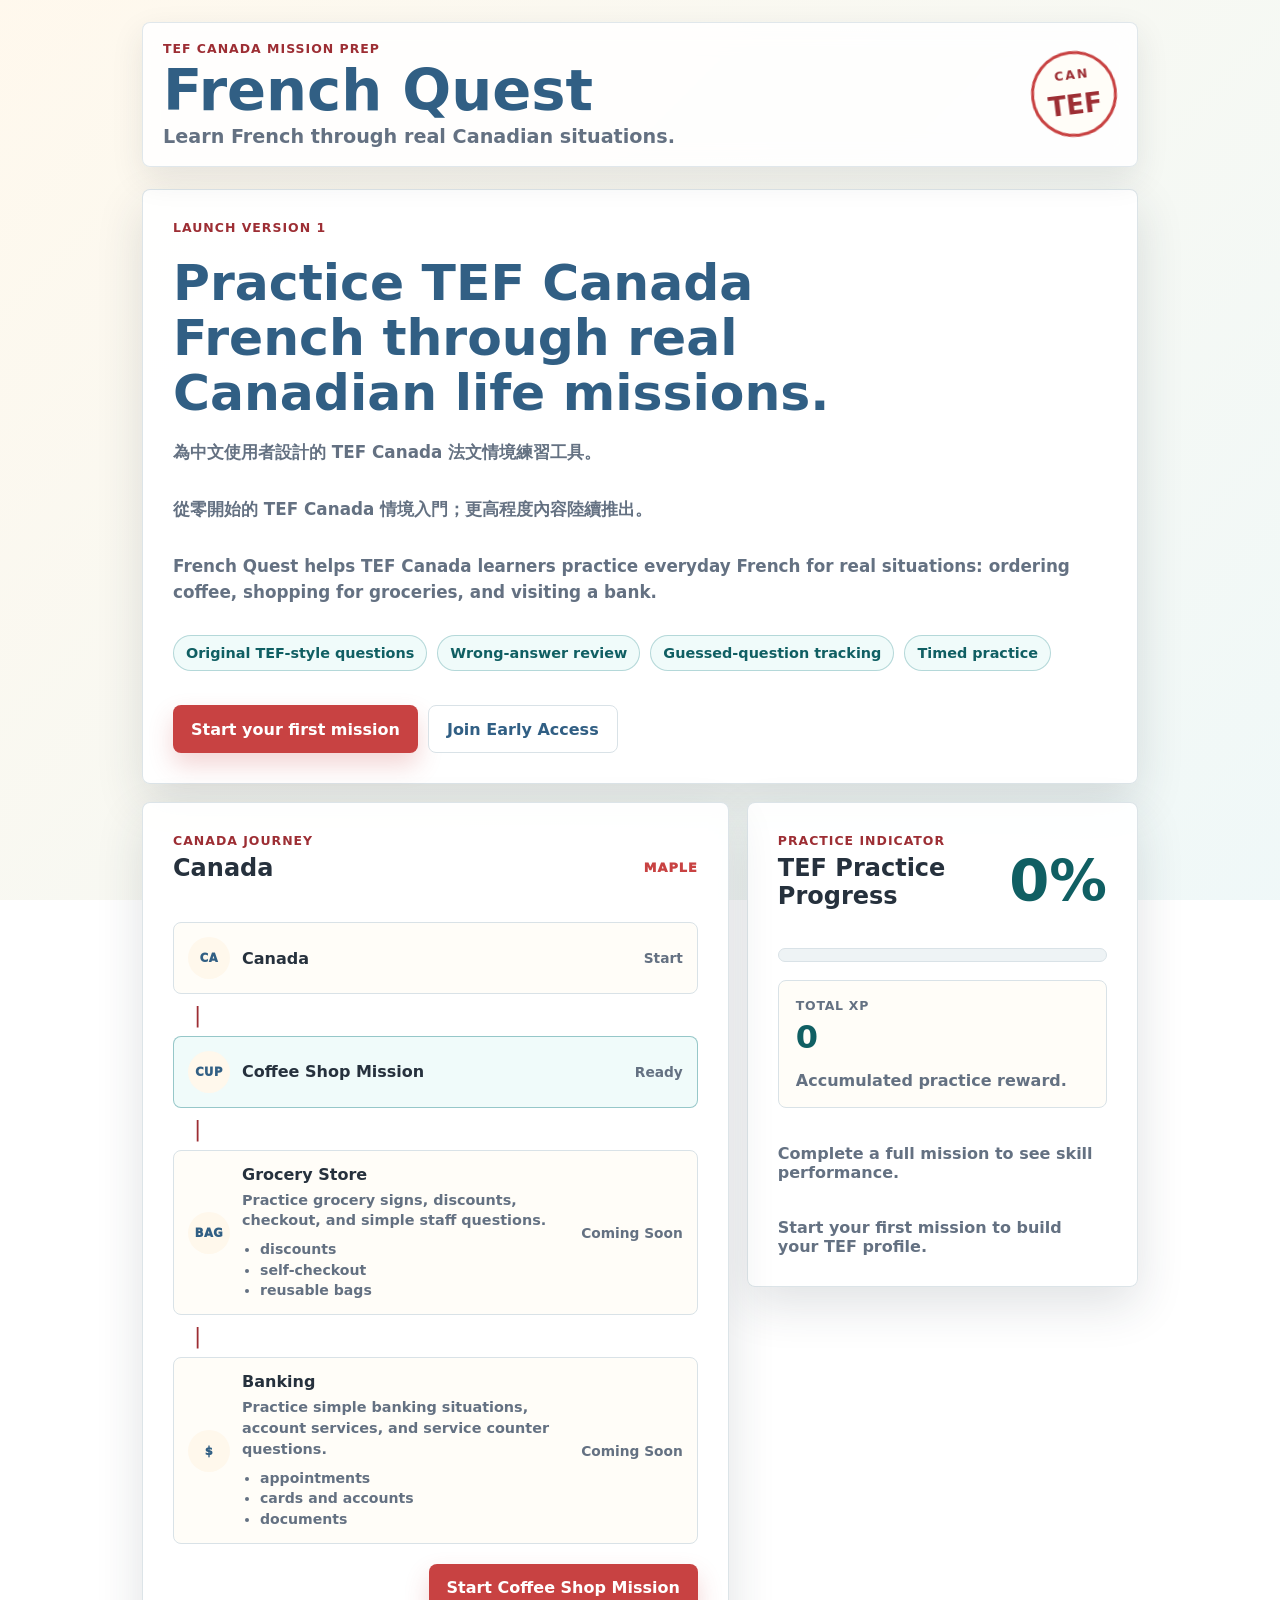
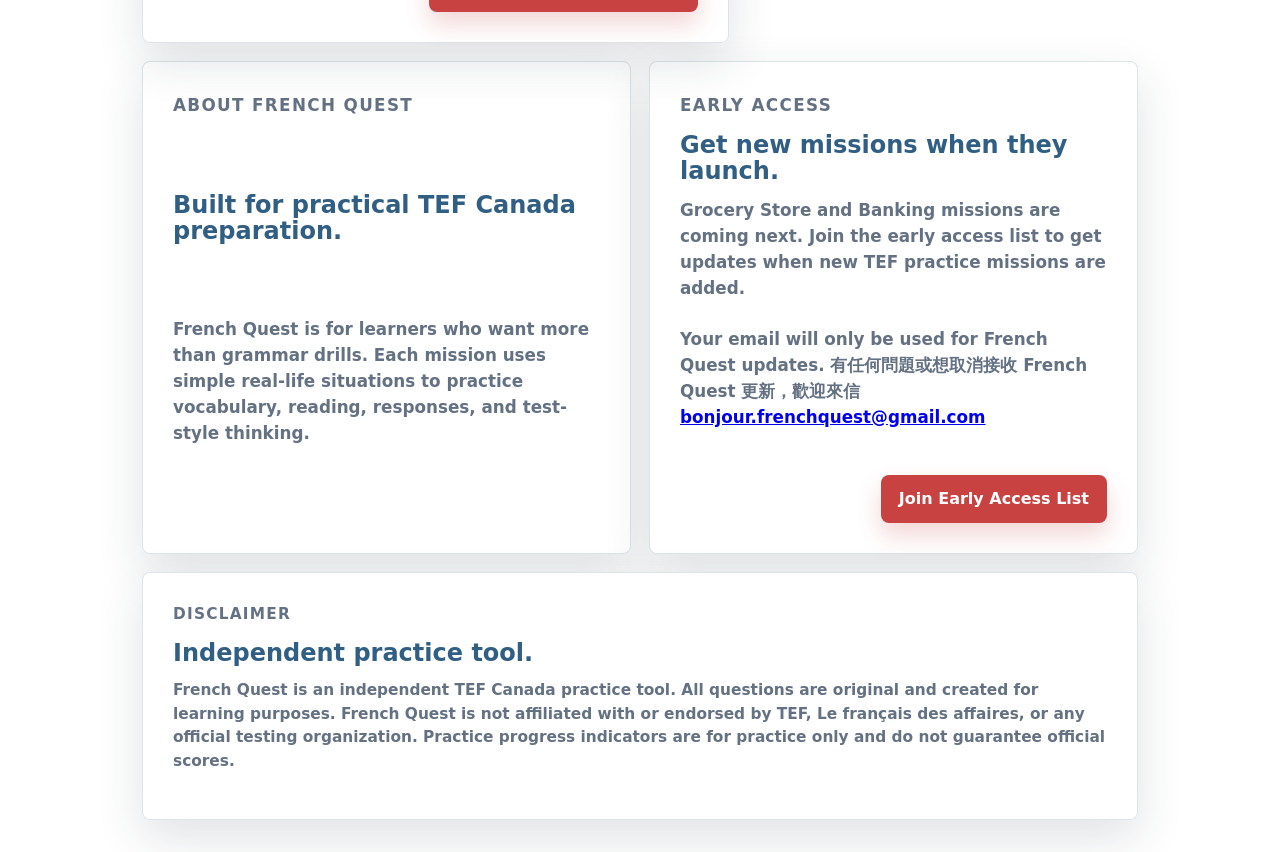
==== index.html @ 532764c6 "Polish V1 accessibility and contact UX" ====
<!DOCTYPE html>
<html lang="zh-Hant">
<head>
  <meta charset="UTF-8">
  <meta name="viewport" content="width=device-width, initial-scale=1.0">
  <title>French Quest</title>
  <link rel="stylesheet" href="style.css">
  <link rel="stylesheet" href="mobile-fixes.css">
</head>
<body>
  <div class="app-shell">
    <header class="site-header">
      <div>
        <p class="eyebrow">TEF Canada Mission Prep</p>
        <h1>French Quest</h1>
        <p class="subtitle">Learn French through real Canadian situations.</p>
      </div>
      <div class="passport-stamp" aria-label="Canadian journey badge">
        <span>CAN</span>
        <strong>TEF</strong>
      </div>
    </header>

    <main id="app" aria-live="polite"></main>
  </div>

  <script src="script.js"></script>
  <script src="links.js"></script>
</body>
</html>
---- style.css ----
:root {
  color-scheme: light;
  --ink: #26313d;
  --muted: #647182;
  --paper: #fff8ec;
  --panel: #ffffff;
  --line: #d9e2e7;
  --red: #c84242;
  --red-dark: #9d2e34;
  --teal: #197f83;
  --teal-dark: #105f63;
  --green: #2e8f5b;
  --gold: #d79a2b;
  --blue: #315f84;
  --shadow: 0 18px 48px rgba(38, 49, 61, 0.14);
}

* {
  box-sizing: border-box;
}

body {
  margin: 0;
  min-height: 100vh;
  font-family: Inter, ui-sans-serif, system-ui, -apple-system, BlinkMacSystemFont, "Segoe UI", sans-serif;
  color: var(--ink);
  background:
    linear-gradient(135deg, rgba(255, 248, 236, 0.94), rgba(237, 247, 247, 0.86)),
    url("https://images.unsplash.com/photo-1506744038136-46273834b3fb?auto=format&fit=crop&w=1600&q=75");
  background-attachment: fixed;
  background-position: center;
  background-size: cover;
}

button {
  font: inherit;
}

.app-shell {
  width: min(1040px, 100%);
  min-height: 100vh;
  margin: 0 auto;
  padding: 22px;
}

.site-header {
  display: flex;
  align-items: center;
  justify-content: space-between;
  gap: 18px;
  padding: 18px 20px;
  border: 1px solid rgba(217, 226, 231, 0.82);
  border-radius: 8px;
  background: rgba(255, 255, 255, 0.86);
  box-shadow: 0 12px 32px rgba(38, 49, 61, 0.1);
  backdrop-filter: blur(14px);
}

.eyebrow {
  margin: 0 0 6px;
  color: var(--red-dark);
  font-size: 0.78rem;
  font-weight: 800;
  letter-spacing: 0.08em;
  text-transform: uppercase;
}

h1,
h2,
h3,
p {
  margin-top: 0;
}

h1 {
  margin-bottom: 5px;
  color: var(--blue);
  font-size: clamp(2rem, 6vw, 3.6rem);
  line-height: 1;
  letter-spacing: 0;
}

.subtitle {
  margin-bottom: 0;
  color: var(--muted);
  font-size: clamp(1rem, 2.5vw, 1.2rem);
  font-weight: 650;
}

.passport-stamp {
  width: 86px;
  height: 86px;
  display: grid;
  place-items: center;
  flex: 0 0 auto;
  border: 3px solid var(--red);
  border-radius: 50%;
  color: var(--red-dark);
  transform: rotate(-7deg);
  background: #fffdf8;
}

.passport-stamp span,
.passport-stamp strong {
  display: block;
  line-height: 1;
}

.passport-stamp span {
  font-size: 0.78rem;
  font-weight: 900;
  letter-spacing: 0.16em;
}

.passport-stamp strong {
  margin-top: -20px;
  font-size: 1.65rem;
}

#app {
  padding: 22px 0 10px;
}

.screen {
  display: grid;
  gap: 18px;
}

.panel {
  padding: clamp(18px, 4vw, 30px);
  border: 1px solid rgba(217, 226, 231, 0.92);
  border-radius: 8px;
  background: rgba(255, 255, 255, 0.94);
  box-shadow: var(--shadow);
}

.home-grid {
  grid-template-columns: minmax(0, 1.5fr) minmax(280px, 1fr);
  align-items: start;
}

.readiness-card {
  display: grid;
  gap: 18px;
}

.readiness-top {
  display: flex;
  align-items: center;
  justify-content: space-between;
  gap: 14px;
}

.readiness-number {
  color: var(--teal-dark);
  font-size: clamp(2.25rem, 7vw, 3.6rem);
  font-weight: 900;
  line-height: 1;
}

.meter {
  height: 14px;
  overflow: hidden;
  border: 1px solid var(--line);
  border-radius: 999px;
  background: #eef3f5;
}

.meter-fill {
  height: 100%;
  width: var(--value, 0%);
  border-radius: inherit;
  background: linear-gradient(90deg, var(--red), var(--gold), var(--teal));
  transition: width 260ms ease;
}

.skill-grid,
.report-grid {
  display: grid;
  grid-template-columns: repeat(2, minmax(0, 1fr));
  gap: 10px;
}

.skill-tile,
.report-tile {
  min-height: 86px;
  padding: 15px;
  border: 1px solid var(--line);
  border-radius: 8px;
  background: #f8fbfb;
}

.skill-tile span,
.report-tile span,
.stat-label {
  display: block;
  color: var(--muted);
  font-size: 0.78rem;
  font-weight: 850;
  letter-spacing: 0.06em;
  text-transform: uppercase;
}

.skill-tile strong,
.report-tile strong {
  display: block;
  margin-top: 8px;
  color: var(--blue);
  font-size: 2rem;
  line-height: 1;
}

.journey {
  position: relative;
}

.journey-title {
  display: flex;
  align-items: center;
  justify-content: space-between;
  gap: 12px;
  margin-bottom: 20px;
}

.leaf {
  color: var(--red);
  font-size: 0.8rem;
  font-weight: 950;
  letter-spacing: 0.08em;
}

.route {
  display: grid;
  gap: 10px;
}

.route-stop {
  display: grid;
  grid-template-columns: 42px 1fr auto;
  align-items: center;
  gap: 12px;
  padding: 14px;
  border: 1px solid var(--line);
  border-radius: 8px;
  background: #fffdf8;
}

.route-stop.ready {
  border-color: rgba(25, 127, 131, 0.42);
  background: #f0fbfa;
}

.route-icon {
  width: 42px;
  height: 42px;
  display: grid;
  place-items: center;
  border-radius: 50%;
  background: var(--paper);
  color: var(--blue);
  font-size: 0.72rem;
  font-weight: 950;
  letter-spacing: 0.04em;
}

.route-name {
  margin: 0;
  font-weight: 850;
}

.route-preview {
  margin: 6px 0 0;
  color: var(--muted);
  font-size: 0.9rem;
  font-weight: 650;
  line-height: 1.45;
}

.route-preview-list {
  margin: 8px 0 0;
  padding-left: 18px;
  color: var(--muted);
  font-size: 0.88rem;
  font-weight: 650;
  line-height: 1.45;
}

.route-state {
  color: var(--muted);
  font-size: 0.86rem;
  font-weight: 800;
}

.route-arrow {
  padding-left: 21px;
  color: var(--red-dark);
  font-size: 1.35rem;
  line-height: 1;
}

.primary-btn,
.secondary-btn {
  min-height: 48px;
  padding: 0 18px;
  border-radius: 8px;
  font-weight: 850;
  cursor: pointer;
  transition: transform 160ms ease, box-shadow 160ms ease, background 160ms ease;
}

.primary-btn {
  border: 0;
  background: var(--red);
  color: #fff;
  box-shadow: 0 12px 24px rgba(200, 66, 66, 0.22);
}

.secondary-btn {
  border: 1px solid var(--line);
  background: #fff;
  color: var(--blue);
}

.primary-btn:hover,
.secondary-btn:hover {
  transform: translateY(-1px);
}

.primary-btn:disabled {
  opacity: 0.48;
  cursor: not-allowed;
  transform: none;
  box-shadow: none;
}

.mission-card {
  width: min(760px, 100%);
  margin: 0 auto;
}

.mission-head {
  display: flex;
  align-items: flex-start;
  justify-content: space-between;
  gap: 16px;
  margin-bottom: 18px;
}

.mission-head h2 {
  margin-bottom: 6px;
  color: var(--blue);
  font-size: clamp(1.7rem, 5vw, 2.6rem);
  line-height: 1.05;
}

.review-line {
  display: grid;
  gap: 4px;
  max-width: 620px;
  color: var(--muted);
  font-size: 0.95rem;
  font-weight: 650;
  line-height: 1.35;
}

.review-line p {
  margin-bottom: 0;
}

.review-line strong {
  color: var(--ink);
}

.question-meta {
  display: flex;
  flex-wrap: wrap;
  gap: 10px;
  margin-bottom: 18px;
  color: var(--muted);
  font-weight: 800;
}

.pill {
  padding: 7px 10px;
  border: 1px solid var(--line);
  border-radius: 999px;
  background: #fffdf8;
}

.question-text {
  margin: 22px 0;
  font-size: clamp(1.35rem, 4vw, 2rem);
  font-weight: 850;
  line-height: 1.25;
}

.options {
  display: grid;
  grid-template-columns: repeat(2, minmax(0, 1fr));
  gap: 12px;
}

.option {
  min-height: 64px;
  padding: 15px;
  border: 2px solid var(--line);
  border-radius: 8px;
  background: #fff;
  color: var(--ink);
  text-align: left;
  font-weight: 800;
  cursor: pointer;
}

.option:hover,
.option.selected {
  border-color: var(--teal);
  background: #effafa;
}

.option.correct {
  border-color: var(--green);
  background: #edf8f1;
}

.option.wrong {
  border-color: var(--red);
  background: #fff0ee;
}

.actions {
  display: flex;
  justify-content: flex-end;
  gap: 10px;
  margin-top: 20px;
}

.feedback-result {
  display: inline-flex;
  align-items: center;
  gap: 10px;
  margin-bottom: 16px;
  padding: 9px 12px;
  border-radius: 999px;
  font-weight: 900;
}

.feedback-result.correct {
  color: #216a45;
  background: #e8f7ed;
}

.feedback-result.incorrect {
  color: var(--red-dark);
  background: #fff0ee;
}

.learning-notes {
  display: grid;
  gap: 12px;
}

.note {
  padding: 15px;
  border: 1px solid var(--line);
  border-radius: 8px;
  background: #fbfdfd;
}

.note span {
  display: block;
  margin-bottom: 5px;
  color: var(--teal-dark);
  font-size: 0.78rem;
  font-weight: 900;
  letter-spacing: 0.07em;
  text-transform: uppercase;
}

.complete-card {
  width: min(760px, 100%);
  margin: 0 auto;
  text-align: center;
}

.complete-card h2 {
  color: var(--blue);
  font-size: clamp(2.2rem, 8vw, 4rem);
  line-height: 1;
}

.score-row {
  display: grid;
  grid-template-columns: repeat(3, minmax(0, 1fr));
  gap: 12px;
  margin: 22px 0;
}

.stat-card {
  padding: 17px;
  border: 1px solid var(--line);
  border-radius: 8px;
  background: #fffdf8;
}

.stat-card strong {
  display: block;
  margin-top: 8px;
  color: var(--teal-dark);
  font-size: 2rem;
  line-height: 1;
}

.next-step {
  margin: 18px 0 0;
  color: var(--muted);
  font-weight: 750;
}

@media (max-width: 760px) {
  .app-shell {
    padding: 12px;
  }

  .site-header,
  .mission-head,
  .readiness-top {
    align-items: flex-start;
    flex-direction: column;
  }

  .passport-stamp {
    width: 72px;
    height: 72px;
  }

  .home-grid,
  .options,
  .score-row {
    grid-template-columns: 1fr;
  }

  .skill-grid,
  .report-grid {
    grid-template-columns: 1fr 1fr;
  }

  .route-stop {
    grid-template-columns: 38px 1fr;
  }

  .route-state {
    grid-column: 2;
  }

  .route-preview,
  .route-preview-list {
    grid-column: 2;
  }
}

@media (max-width: 440px) {
  .skill-grid,
  .report-grid {
    grid-template-columns: 1fr;
  }

  .actions {
    flex-direction: column;
  }

  .primary-btn,
  .secondary-btn {
    width: 100%;
  }
}
---- mobile-fixes.css ----
/* French Quest launch, mobile, and question-page UX refinements */

.launch-hero {
  display: grid;
  gap: 14px;
  margin-bottom: 18px;
}

.launch-hero h2,
.info-panel h2 {
  margin-bottom: 4px;
  color: var(--blue);
  line-height: 1.1;
}

.launch-hero h2 {
  max-width: 760px;
  font-size: clamp(2rem, 5vw, 3.15rem);
}

.launch-copy,
.info-panel p {
  color: var(--muted);
  font-size: 1.05rem;
  font-weight: 650;
  line-height: 1.55;
}

.launch-points {
  display: flex;
  flex-wrap: wrap;
  gap: 10px;
}

.launch-points span {
  padding: 9px 12px;
  border: 1px solid rgba(25, 127, 131, 0.28);
  border-radius: 999px;
  background: #f0fbfa;
  color: var(--teal-dark);
  font-size: 0.9rem;
  font-weight: 850;
}

.launch-actions {
  justify-content: flex-start;
}

.launch-grid {
  grid-template-columns: repeat(2, minmax(0, 1fr));
  margin-top: 18px;
}

.info-panel {
  display: grid;
  gap: 8px;
}

.disclaimer-panel {
  grid-column: 1 / -1;
}

.disclaimer-panel p {
  font-size: 0.96rem;
}

.completion-cta {
  margin: 22px 0 0;
  text-align: left;
}

.mission-card .mission-head h2 {
  font-size: 1.15rem;
  line-height: 1.12;
  margin-bottom: 2px;
}

.mission-card .mission-head .eyebrow {
  margin-bottom: 3px;
}

.mission-card .mission-head {
  margin-bottom: 10px;
}

.mission-card .question-text {
  margin-top: 18px;
}

.mission-card .review-line {
  margin-top: 6px;
  gap: 7px;
  font-size: 1.08rem;
  line-height: 1.45;
}

.mission-card .review-line p {
  margin-bottom: 0;
}

.mission-card .review-line strong {
  font-size: 1.02rem;
}

.feedback-result {
  margin-top: 6px;
  margin-bottom: 18px;
  font-size: 1.05rem;
}

@media (min-width: 761px) {
  .mission-card .mission-head h2 {
    font-size: 1.2rem;
  }

  .mission-card .mission-head:has(.review-line) h2 {
    font-size: 1.45rem;
  }
}

@media (max-width: 760px) {
  body {
    padding-bottom: 92px;
  }

  .launch-grid {
    grid-template-columns: 1fr;
  }

  .launch-hero h2 {
    font-size: 1.85rem;
  }

  .launch-actions,
  .journey .actions,
  .info-panel .actions,
  .completion-cta .actions {
    align-items: stretch;
    flex-direction: column;
  }

  .journey .actions .primary-btn {
    width: 100%;
    min-height: 54px;
  }

  .mission-card .mission-head h2 {
    font-size: 1.08rem;
  }

  .mission-card .mission-head:has(.review-line) h2 {
    font-size: 1.35rem;
  }

  .mission-card .review-line {
    font-size: 1rem;
  }

  .question-text {
    font-size: clamp(1.22rem, 6vw, 1.55rem);
    line-height: 1.28;
  }

  .mission-card .actions {
    position: sticky;
    bottom: 0;
    z-index: 20;
    margin: 18px -18px -18px;
    padding: 12px 18px calc(12px + env(safe-area-inset-bottom));
    border-top: 1px solid var(--line);
    background: rgba(255, 255, 255, 0.96);
    box-shadow: 0 -12px 28px rgba(38, 49, 61, 0.12);
    backdrop-filter: blur(12px);
  }

  .mission-card .actions .primary-btn,
  .mission-card .actions .secondary-btn {
    min-height: 46px;
  }
}
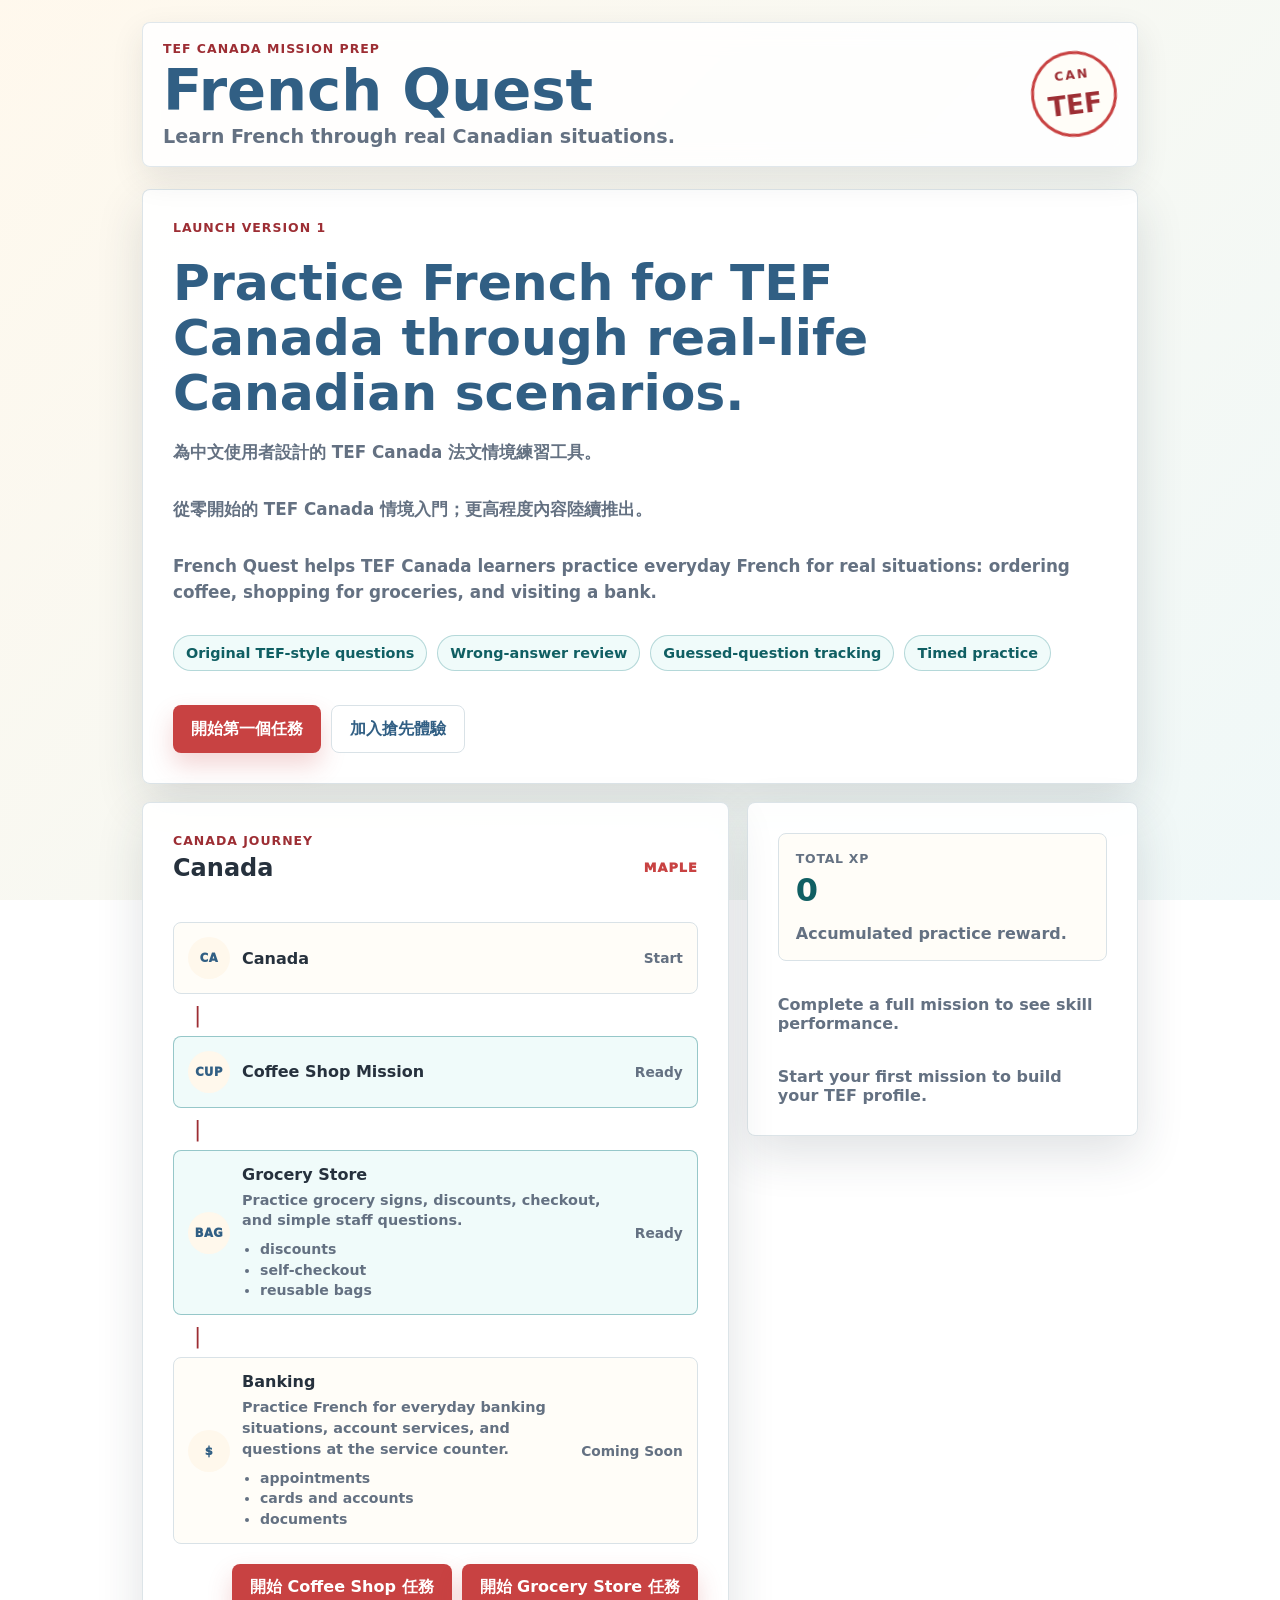
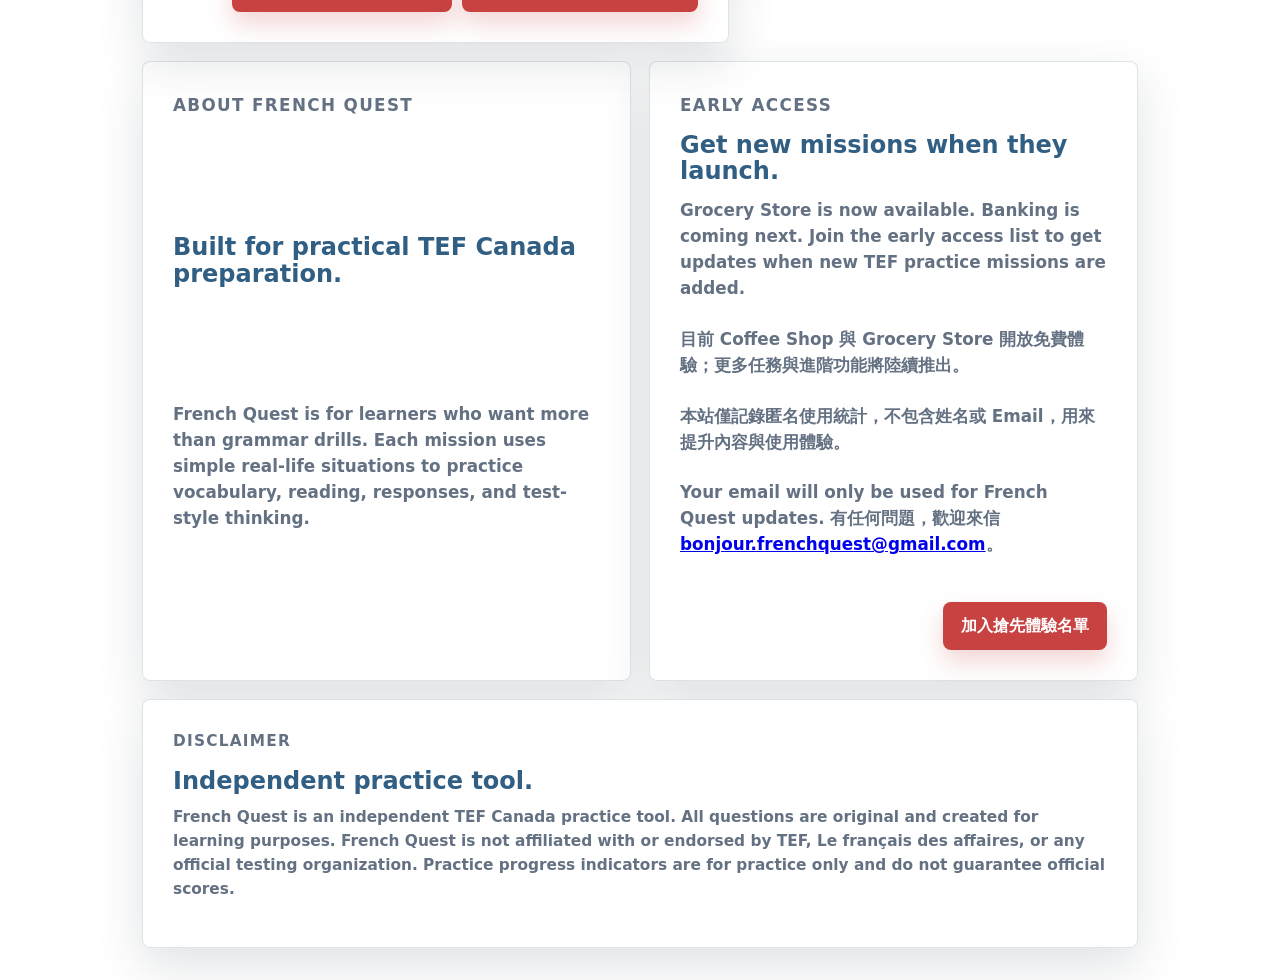
==== commit c4a8809e: "Soft launch Grocery Store" ====
--- a/index.html
+++ b/index.html
@@ -24,6 +24,15 @@
     <main id="app" aria-live="polite"></main>
   </div>
 
+  <script>
+    window.frenchQuestRuntime = {
+      environment: "production",
+      reviewMode: false,
+      disableAnalytics: false,
+      publicMissions: ["coffee_shop", "grocery_store"],
+      migrateEarlyAccessGroceryProgress: true
+    };
+  </script>
   <script src="script.js"></script>
   <script src="links.js"></script>
 </body>
--- a/style.css
+++ b/style.css
@@ -392,6 +392,11 @@
   font-size: clamp(1.35rem, 4vw, 2rem);
   font-weight: 850;
   line-height: 1.25;
+  white-space: pre-line;
+}
+
+.review-line p {
+  white-space: pre-line;
 }
 
 .options {
@@ -475,6 +480,11 @@
   font-weight: 900;
   letter-spacing: 0.07em;
   text-transform: uppercase;
+  white-space: normal;
+}
+
+.note-content {
+  white-space: pre-line;
 }
 
 .complete-card {
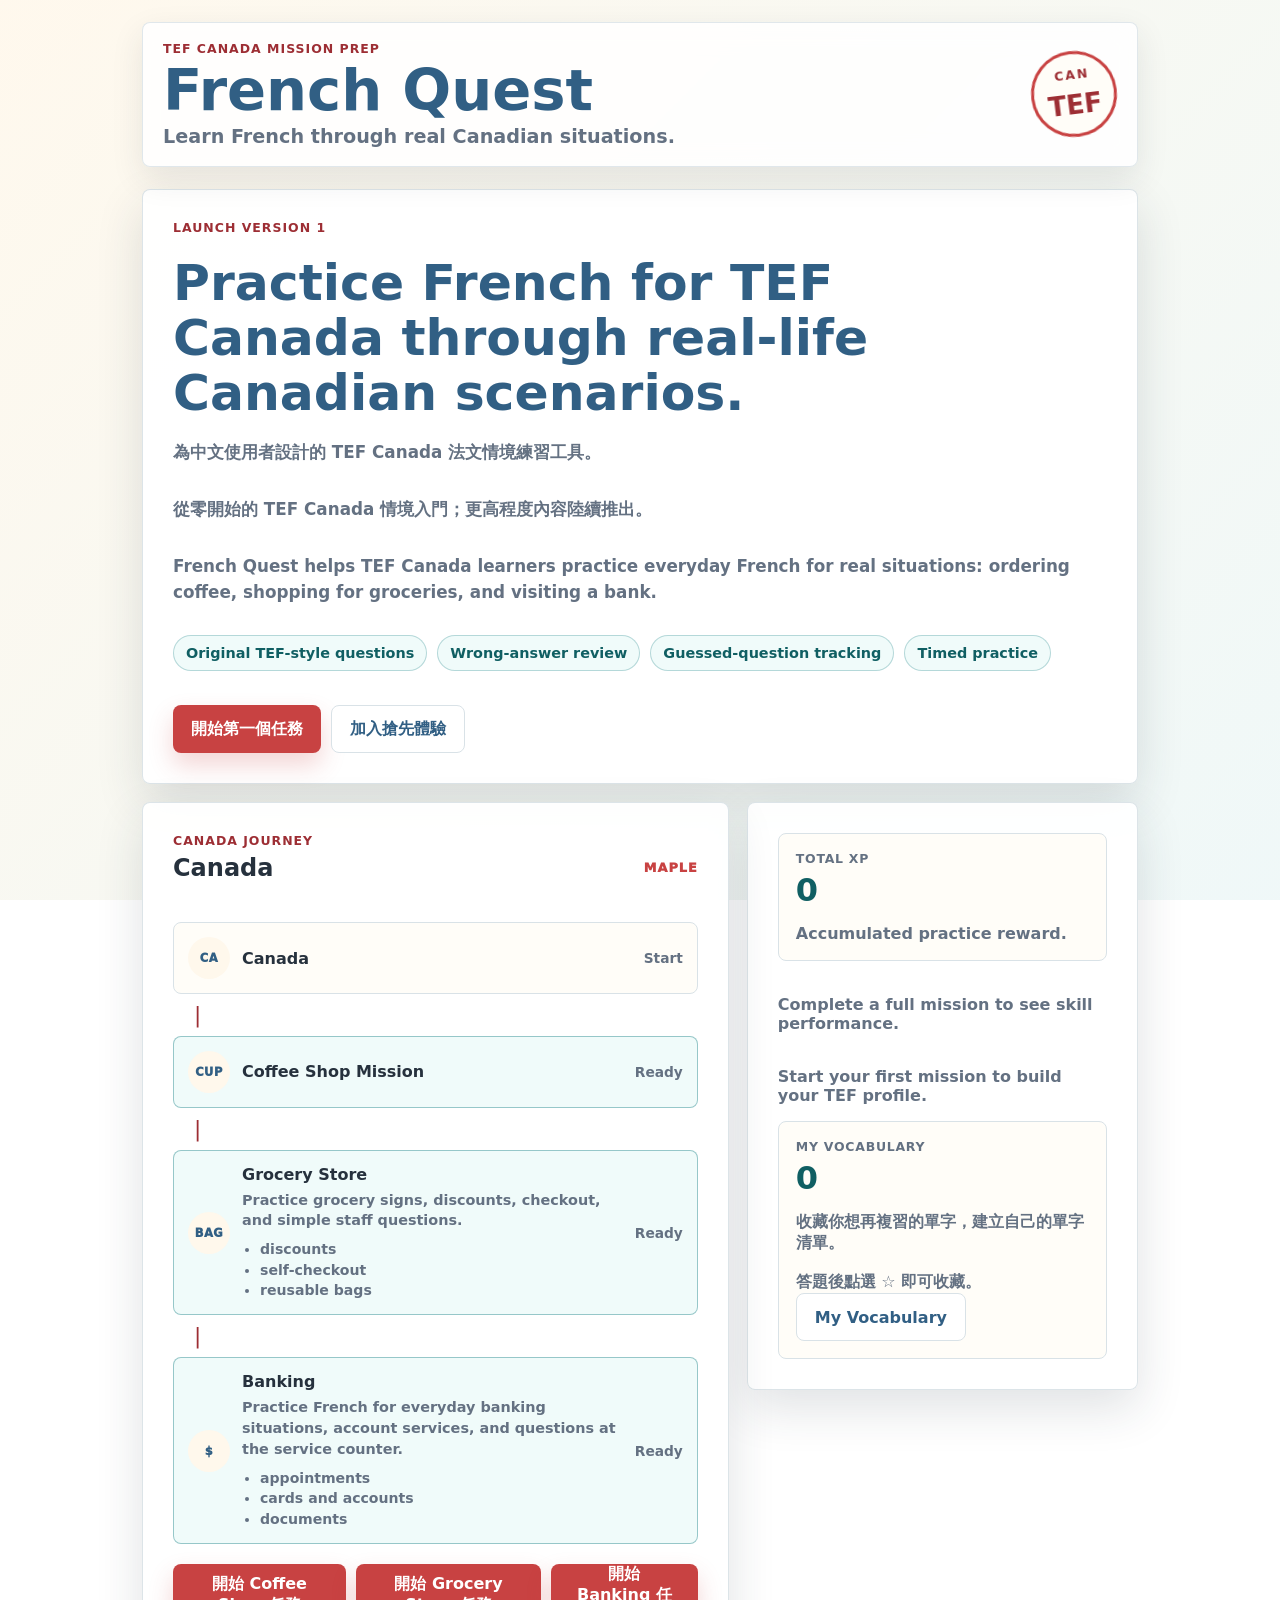
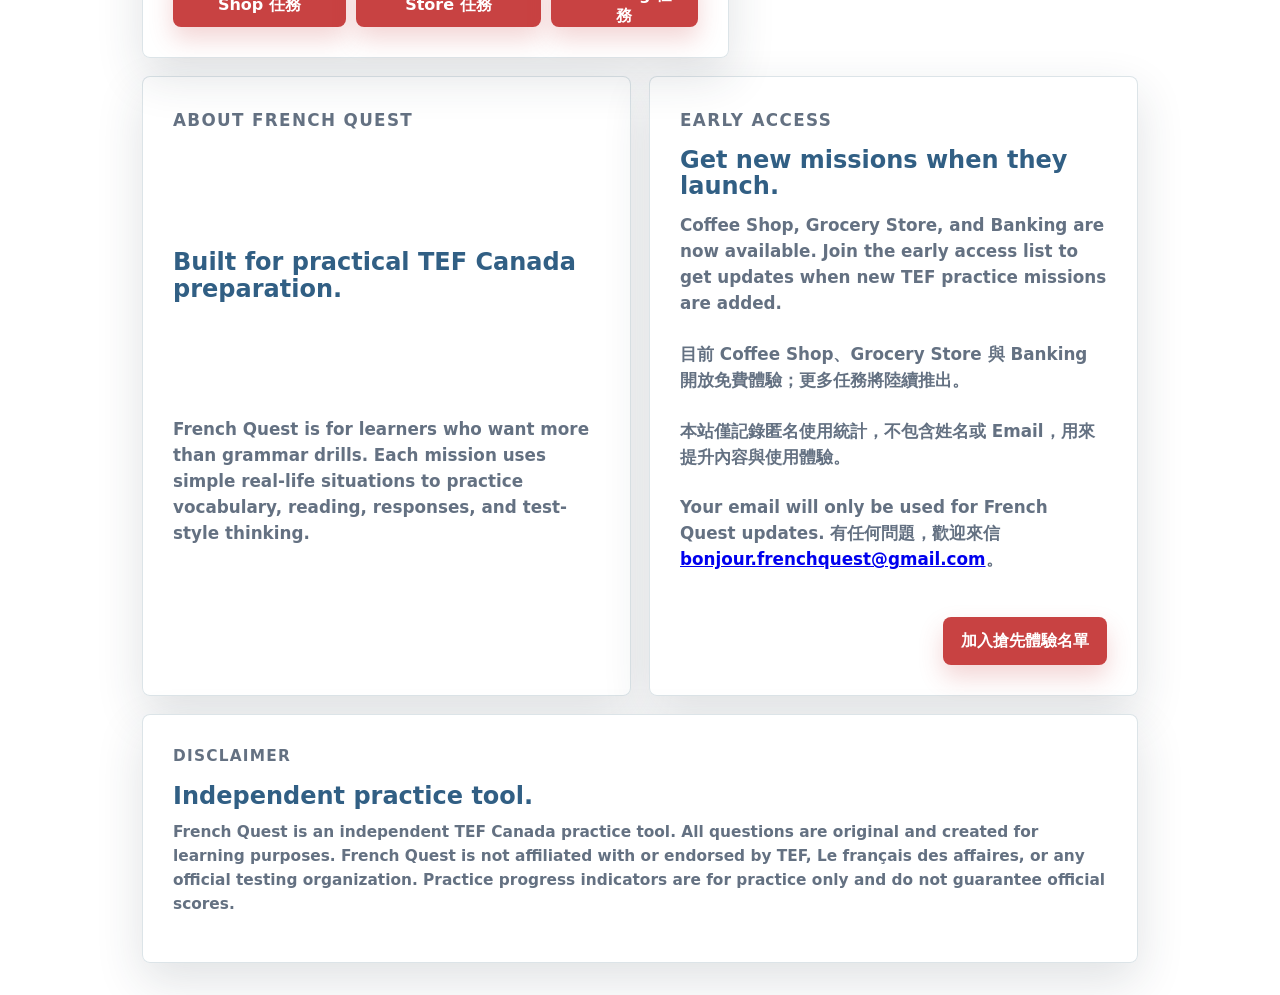
==== commit d4bcb091: "Prepare Banking free release candidate" ====
--- a/index.html
+++ b/index.html
@@ -29,7 +29,7 @@
       environment: "production",
       reviewMode: false,
       disableAnalytics: false,
-      publicMissions: ["coffee_shop", "grocery_store"],
+      publicMissions: ["coffee_shop", "grocery_store", "banking"],
       migrateEarlyAccessGroceryProgress: true
     };
   </script>
--- a/style.css
+++ b/style.css
@@ -527,6 +527,57 @@
   font-weight: 750;
 }
 
+.vocabulary-feedback-list,
+.vocabulary-list {
+  display: grid;
+  gap: 10px;
+}
+
+.vocabulary-feedback-item,
+.vocabulary-row {
+  display: flex;
+  align-items: center;
+  justify-content: space-between;
+  gap: 12px;
+  padding: 10px 12px;
+  border: 1px solid var(--line);
+  border-radius: 8px;
+  background: #fff;
+}
+
+.vocabulary-feedback-item {
+  justify-content: flex-start;
+}
+
+.vocabulary-feedback-item strong,
+.vocabulary-row strong {
+  display: block;
+  color: var(--ink);
+}
+
+.vocabulary-feedback-item span,
+.vocabulary-row span {
+  display: block;
+  color: var(--muted);
+  font-weight: 750;
+}
+
+.vocabulary-star {
+  flex: 0 0 auto;
+  min-width: 112px;
+  min-height: 36px;
+  padding: 0 12px;
+  border: 1px solid var(--line);
+  border-radius: 999px;
+  background: #fffdf8;
+  color: var(--gold);
+  font-size: 0.92rem;
+  font-weight: 900;
+  line-height: 1;
+  white-space: nowrap;
+  cursor: pointer;
+}
+
 @media (max-width: 760px) {
   .app-shell {
     padding: 12px;
@@ -567,6 +618,33 @@
   .route-preview-list {
     grid-column: 2;
   }
+
+  .vocabulary-feedback-item {
+    align-items: flex-start;
+    flex-direction: column;
+  }
+
+  .vocabulary-star {
+    width: 100%;
+  }
+
+  .vocabulary-row {
+    align-items: flex-start;
+    flex-direction: row;
+  }
+
+  .vocabulary-row > div {
+    flex: 1 1 auto;
+    min-width: 0;
+  }
+
+  .vocabulary-row .secondary-btn {
+    flex: 0 0 auto;
+    width: auto;
+    min-height: 32px;
+    padding: 0 10px;
+    font-size: 0.86rem;
+  }
 }
 
 @media (max-width: 440px) {
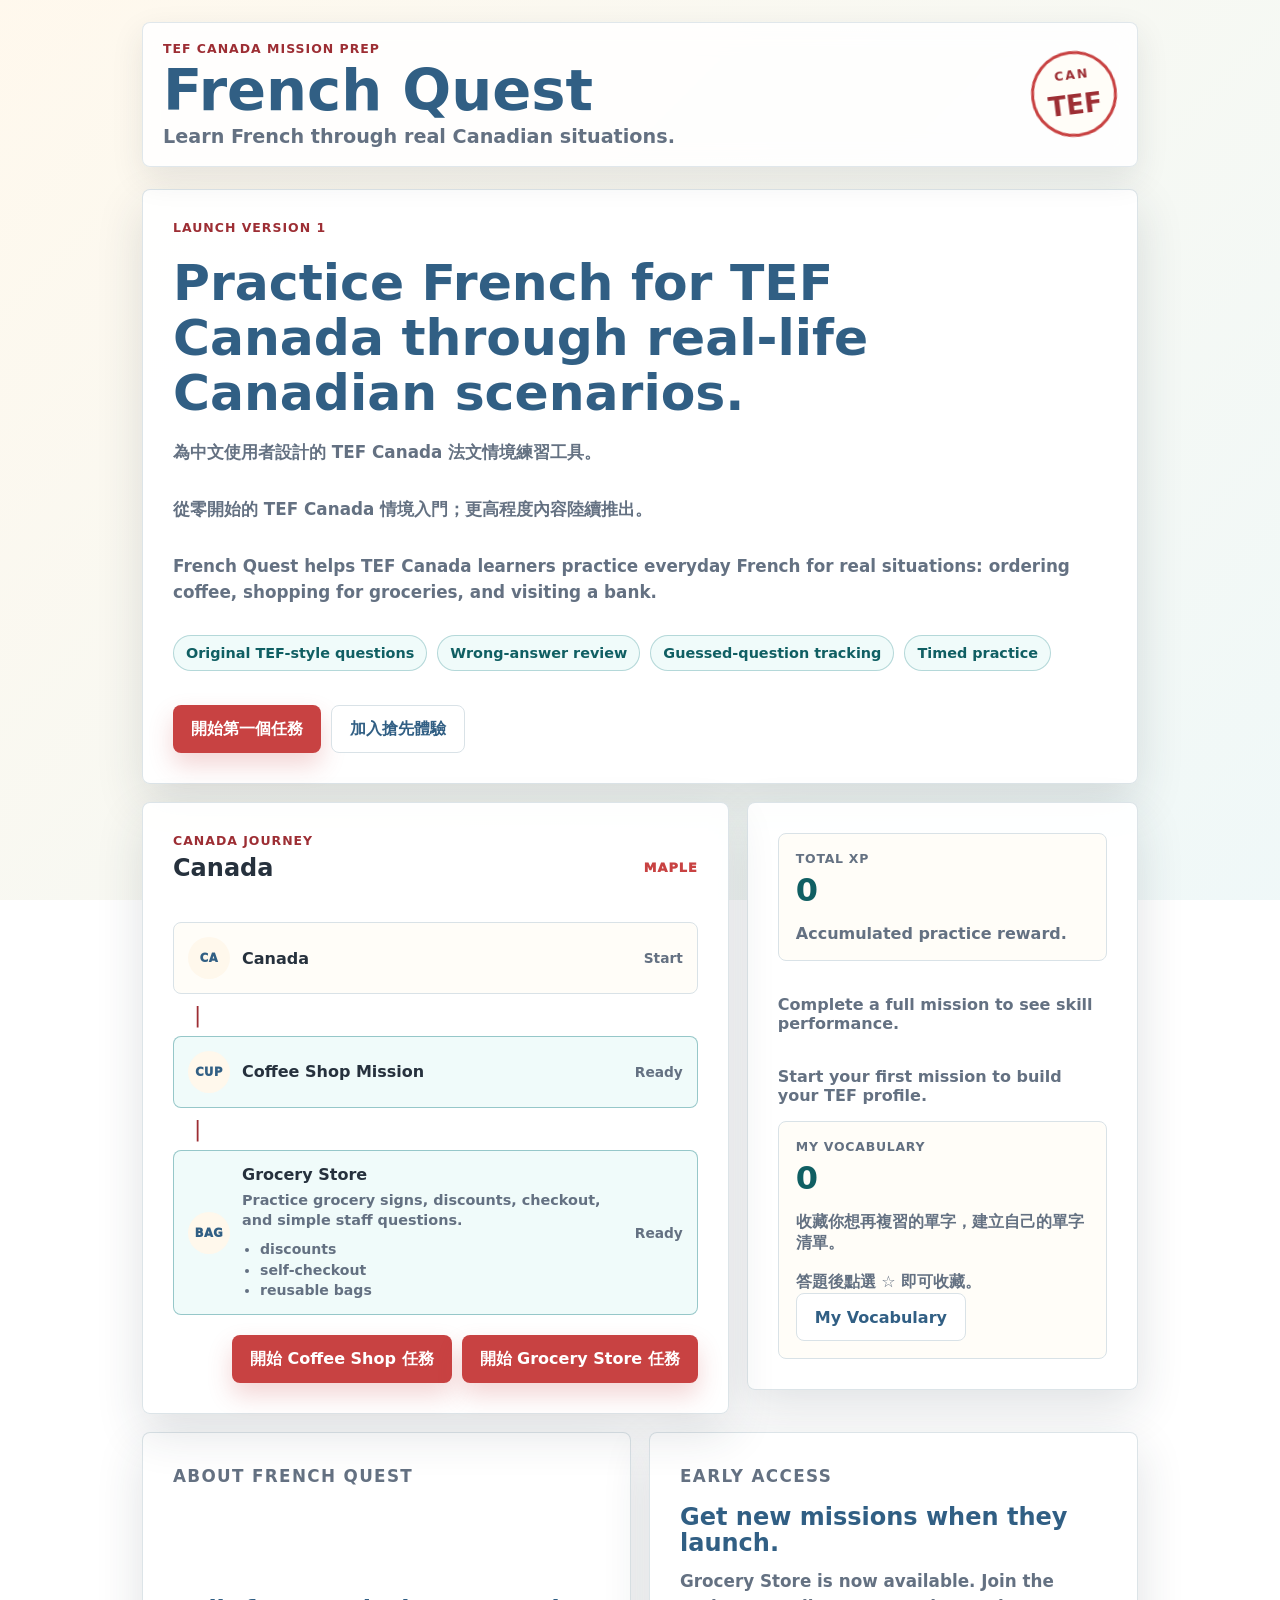
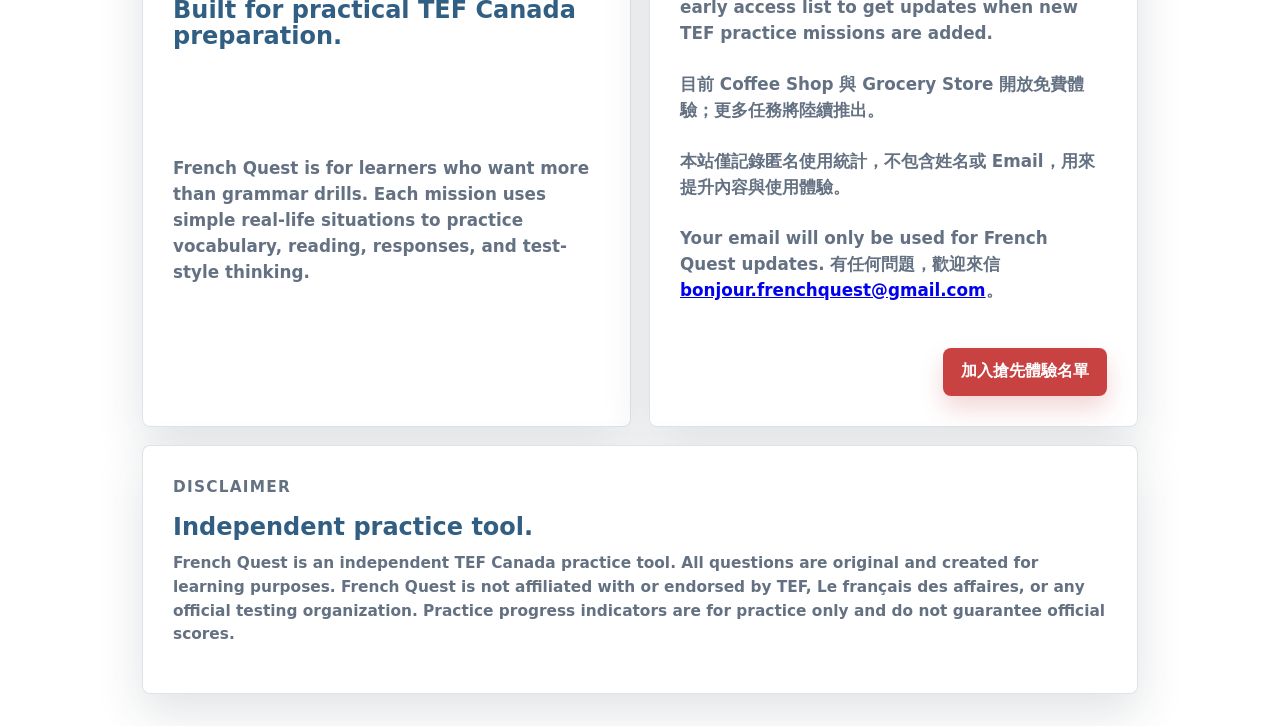
==== commit 1ff62393: "Add Banking Early Access routing" ====
--- a/index.html
+++ b/index.html
@@ -29,7 +29,8 @@
       environment: "production",
       reviewMode: false,
       disableAnalytics: false,
-      publicMissions: ["coffee_shop", "grocery_store", "banking"],
+      publicMissions: ["coffee_shop", "grocery_store"],
+      earlyAccessMissionIds: ["banking"],
       migrateEarlyAccessGroceryProgress: true
     };
   </script>
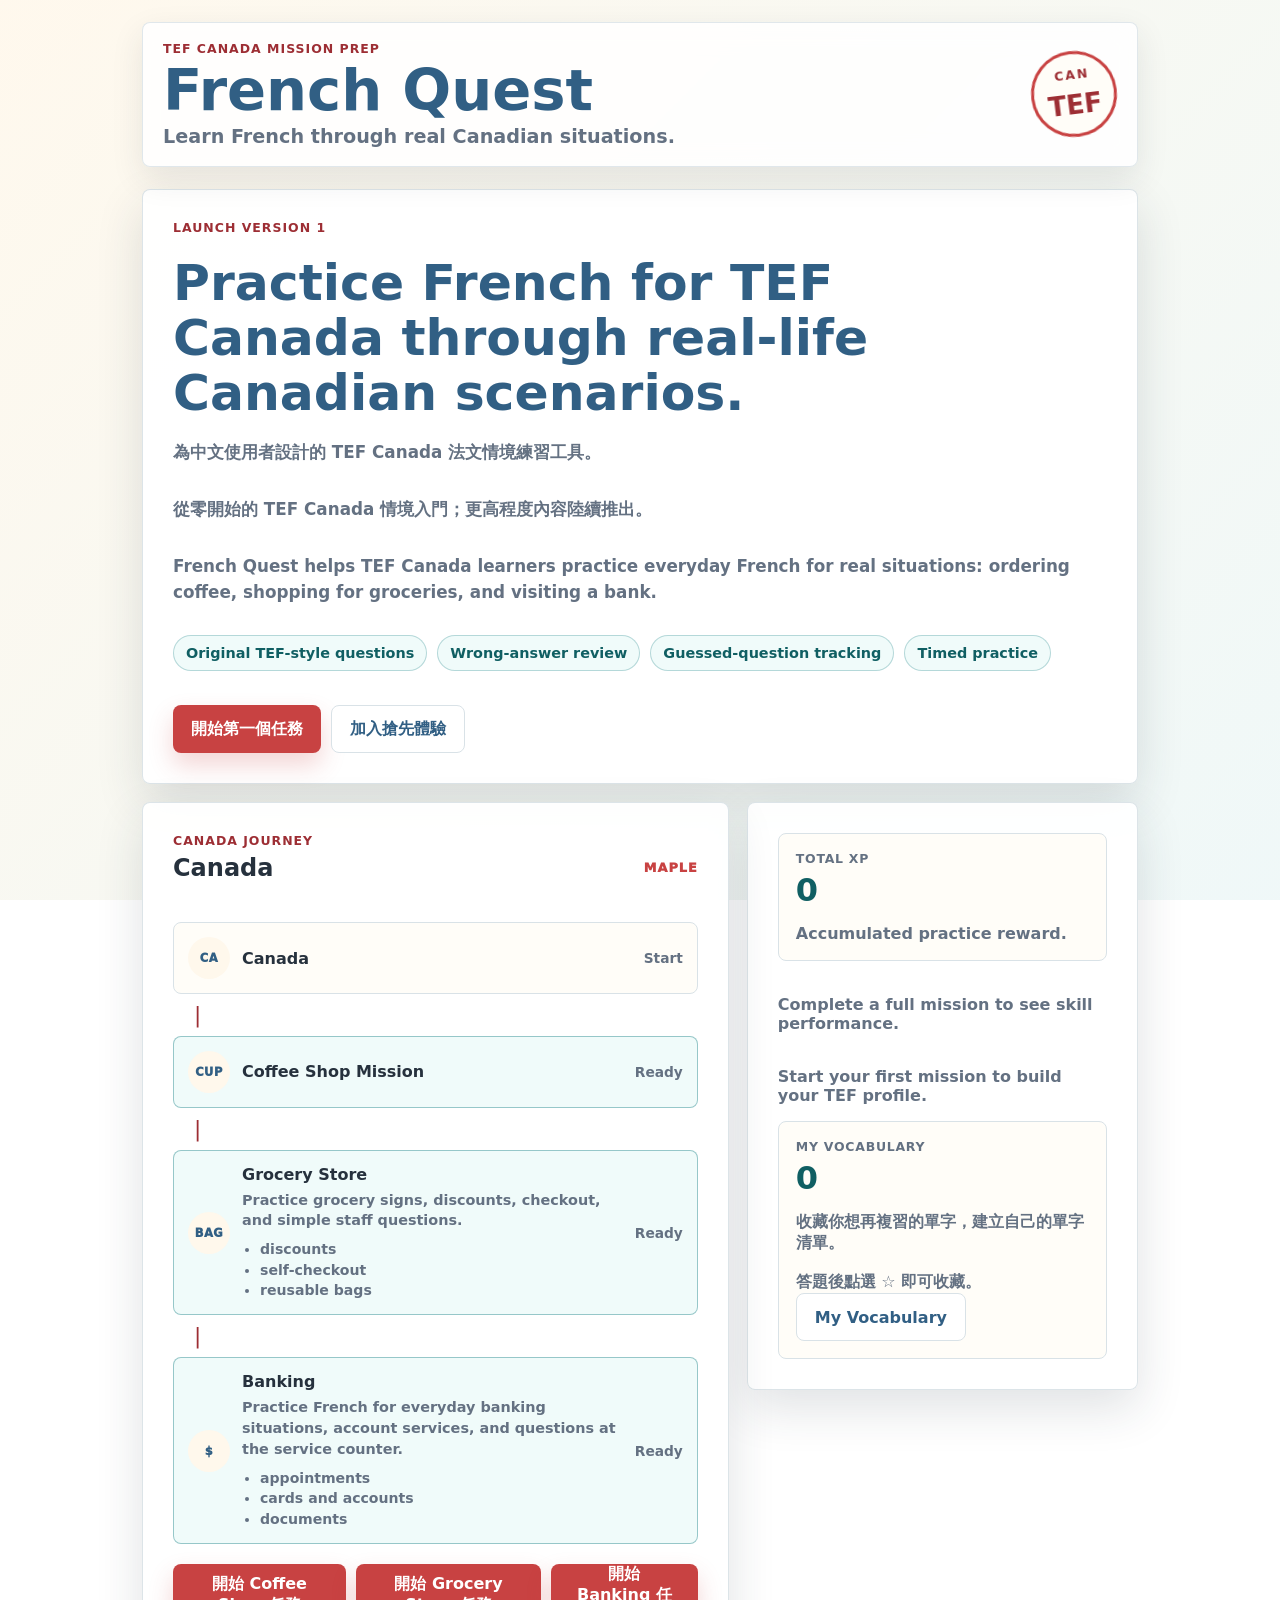
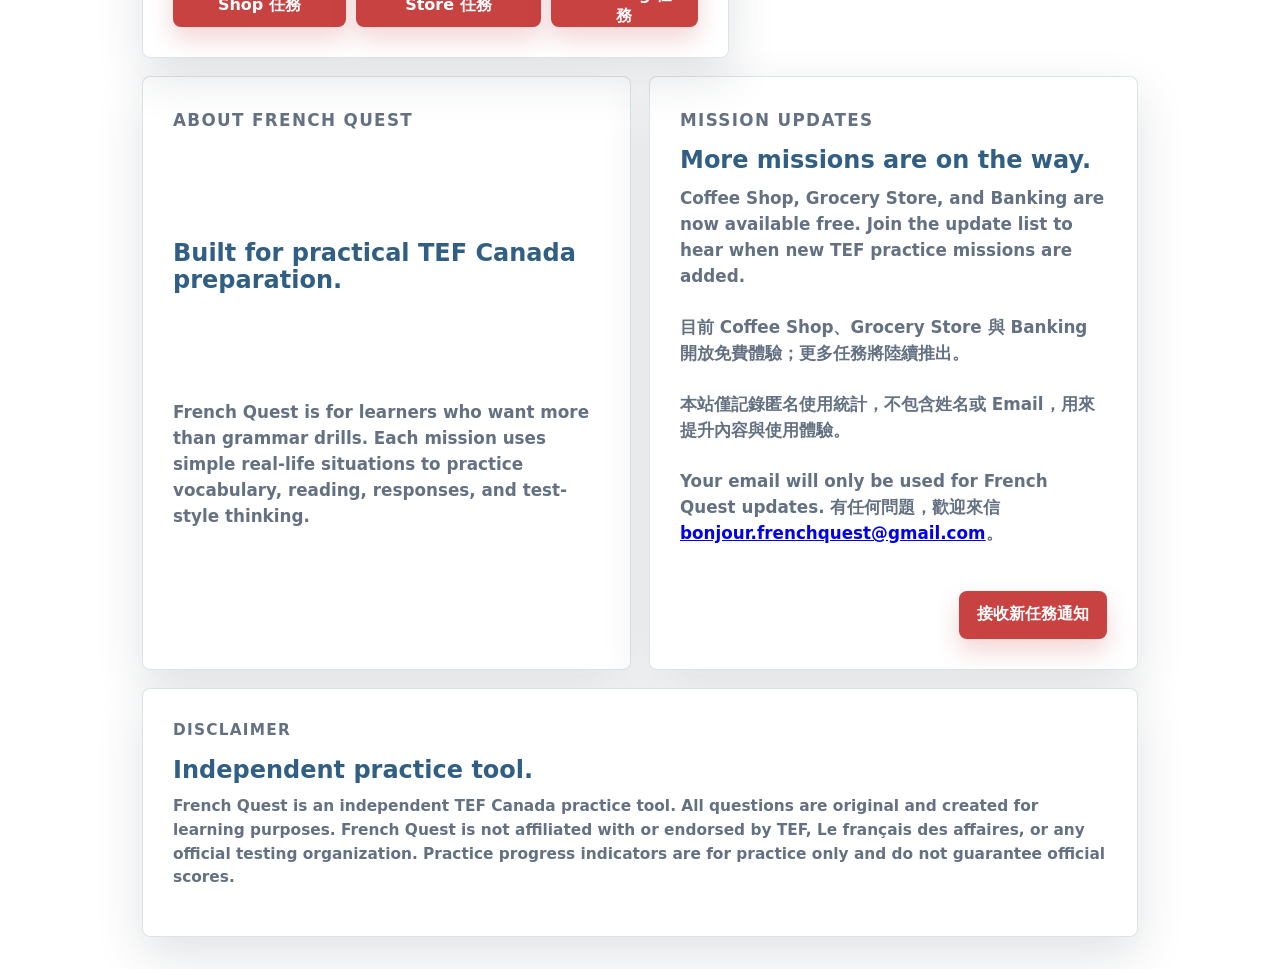
==== commit 065816d6: "Make Banking publicly available" ====
--- a/index.html
+++ b/index.html
@@ -29,8 +29,8 @@
       environment: "production",
       reviewMode: false,
       disableAnalytics: false,
-      publicMissions: ["coffee_shop", "grocery_store"],
-      earlyAccessMissionIds: ["banking"],
+      publicMissions: ["coffee_shop", "grocery_store", "banking"],
+      earlyAccessMissionIds: [],
       migrateEarlyAccessGroceryProgress: true
     };
   </script>
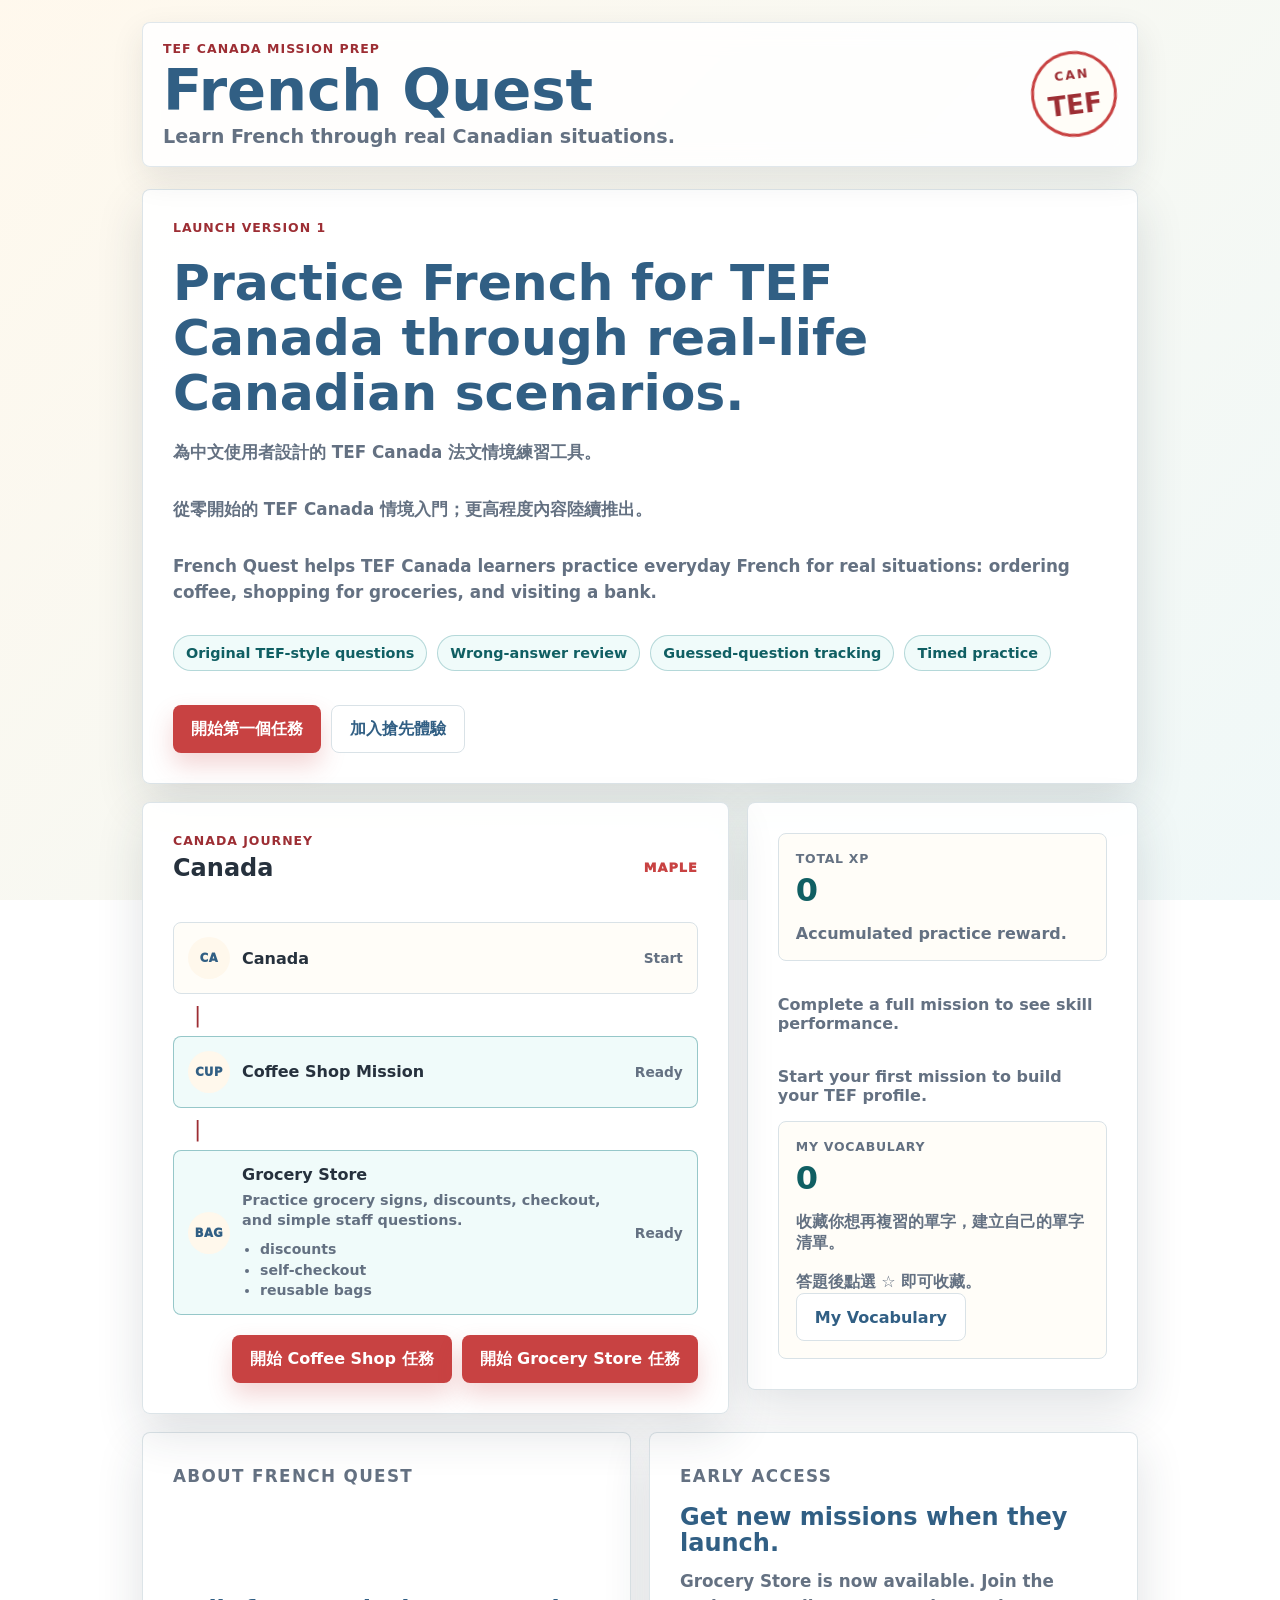
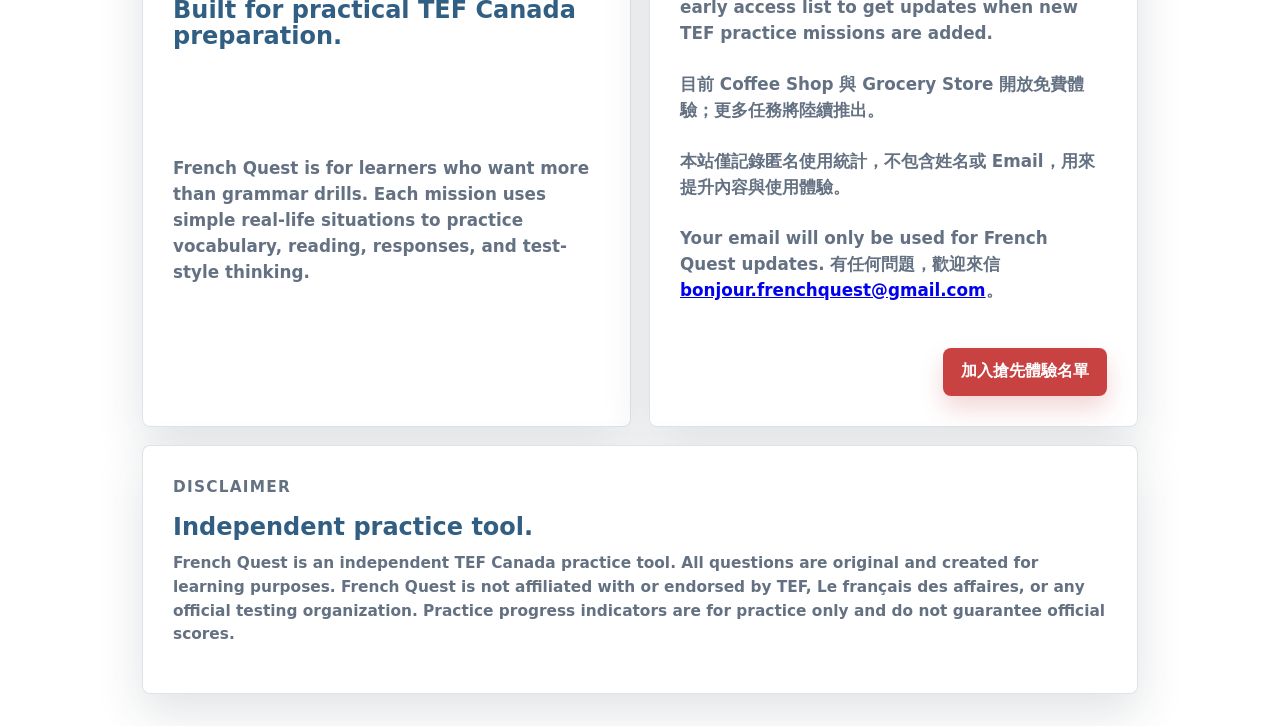
==== commit ccc3a536: "Revert "Make Banking publicly available" This reverts commit 065816d6bb725d39c9cdc1f1ac61244b609118e" ====
--- a/index.html
+++ b/index.html
@@ -29,8 +29,8 @@
       environment: "production",
       reviewMode: false,
       disableAnalytics: false,
-      publicMissions: ["coffee_shop", "grocery_store", "banking"],
-      earlyAccessMissionIds: [],
+      publicMissions: ["coffee_shop", "grocery_store"],
+      earlyAccessMissionIds: ["banking"],
       migrateEarlyAccessGroceryProgress: true
     };
   </script>
--- a/style.css
+++ b/style.css
@@ -291,11 +291,40 @@
   font-weight: 800;
 }
 
+.route-go {
+  min-height: 36px;
+  padding: 0 14px;
+  border: 1px solid var(--teal);
+  border-radius: 999px;
+  background: var(--teal);
+  color: #ffffff;
+  font: inherit;
+  font-size: 0.86rem;
+  font-weight: 850;
+  cursor: pointer;
+}
+
+.route-go:hover {
+  background: var(--teal-dark);
+}
+
 .route-arrow {
   padding-left: 21px;
   color: var(--red-dark);
   font-size: 1.35rem;
   line-height: 1;
+}
+
+.mission-secondary-actions {
+  display: flex;
+  flex-wrap: wrap;
+  gap: 12px;
+  margin-top: 20px;
+}
+
+.mission-secondary-actions .secondary-btn {
+  flex: 1 1 220px;
+  min-width: 0;
 }
 
 .primary-btn,
@@ -614,6 +643,15 @@
     grid-column: 2;
   }
 
+  .route-go {
+    grid-column: 2;
+    justify-self: start;
+  }
+
+  .mission-secondary-actions .secondary-btn {
+    flex-basis: 100%;
+  }
+
   .route-preview,
   .route-preview-list {
     grid-column: 2;
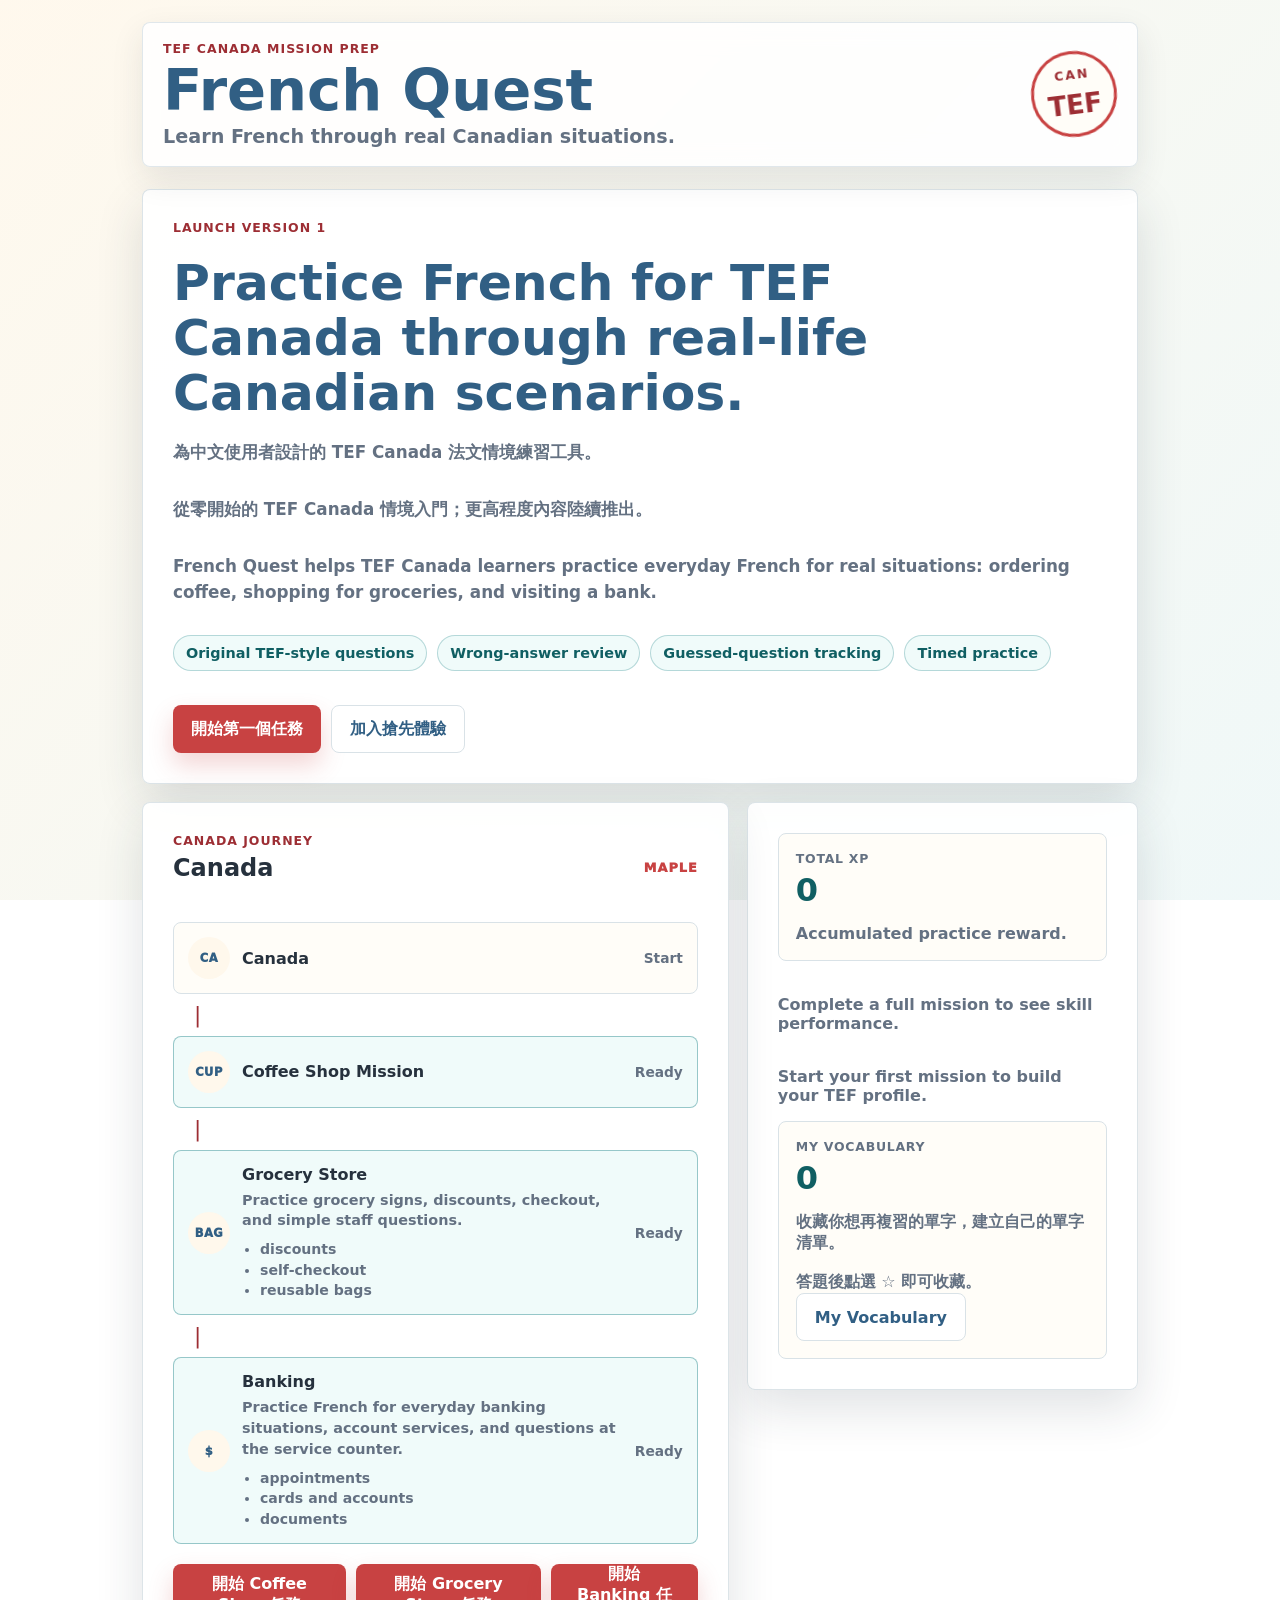
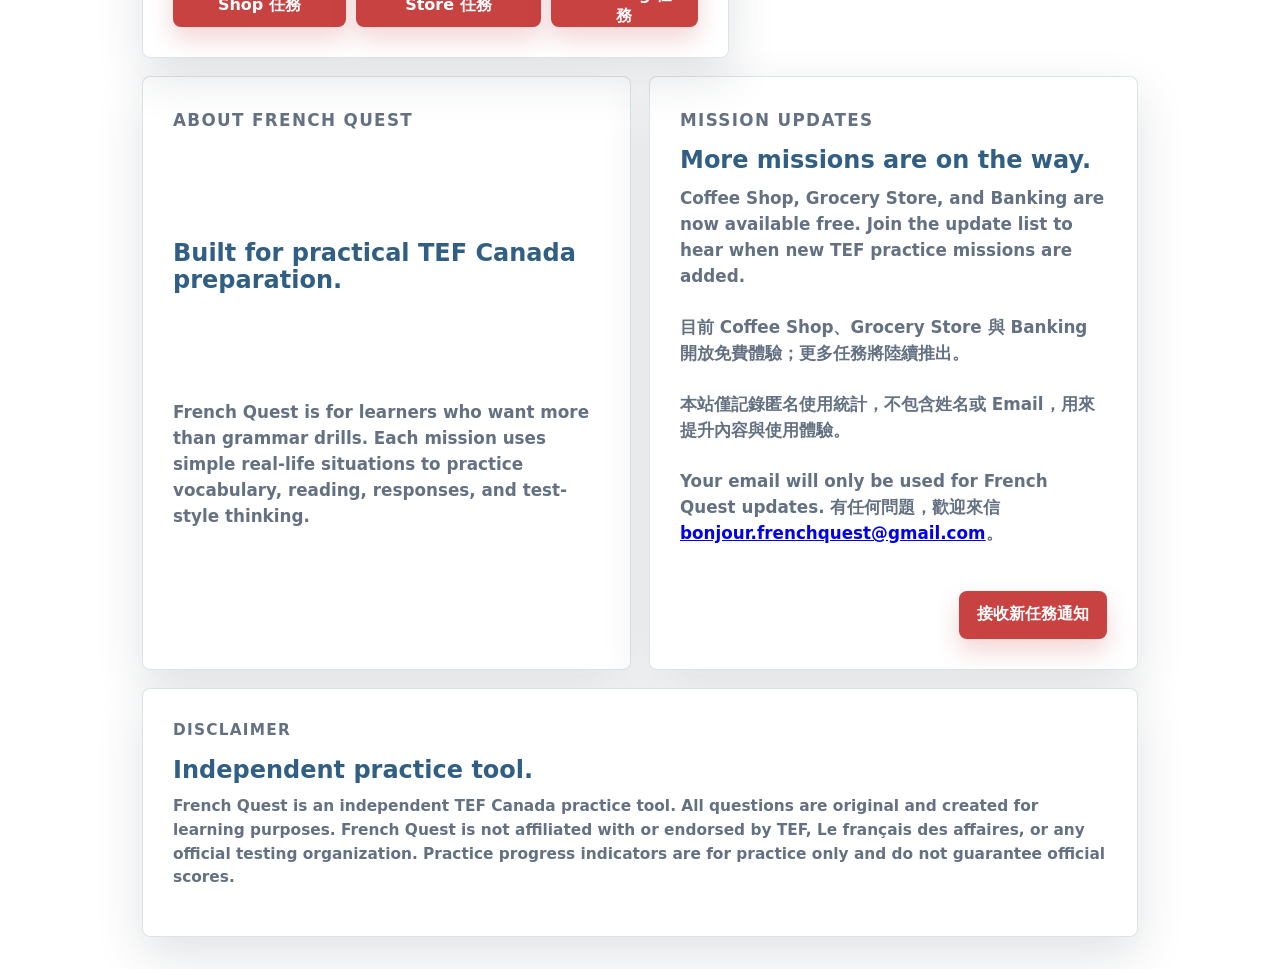
==== commit f13c7db0: "Reapply "Make Banking publicly available" This reverts commit ccc3a53603bc1b4b659c9ae7cf9f89748a1c76" ====
--- a/index.html
+++ b/index.html
@@ -29,8 +29,8 @@
       environment: "production",
       reviewMode: false,
       disableAnalytics: false,
-      publicMissions: ["coffee_shop", "grocery_store"],
-      earlyAccessMissionIds: ["banking"],
+      publicMissions: ["coffee_shop", "grocery_store", "banking"],
+      earlyAccessMissionIds: [],
       migrateEarlyAccessGroceryProgress: true
     };
   </script>
--- a/mobile-fixes.css
+++ b/mobile-fixes.css
@@ -16,6 +16,10 @@
 .launch-hero h2 {
   max-width: 760px;
   font-size: clamp(2rem, 5vw, 3.15rem);
+}
+
+.keep-together {
+  white-space: nowrap;
 }
 
 .launch-copy,
@@ -131,6 +135,10 @@
     font-size: 1.85rem;
   }
 
+  .keep-together {
+    white-space: normal;
+  }
+
   .launch-actions,
   .journey .actions,
   .info-panel .actions,
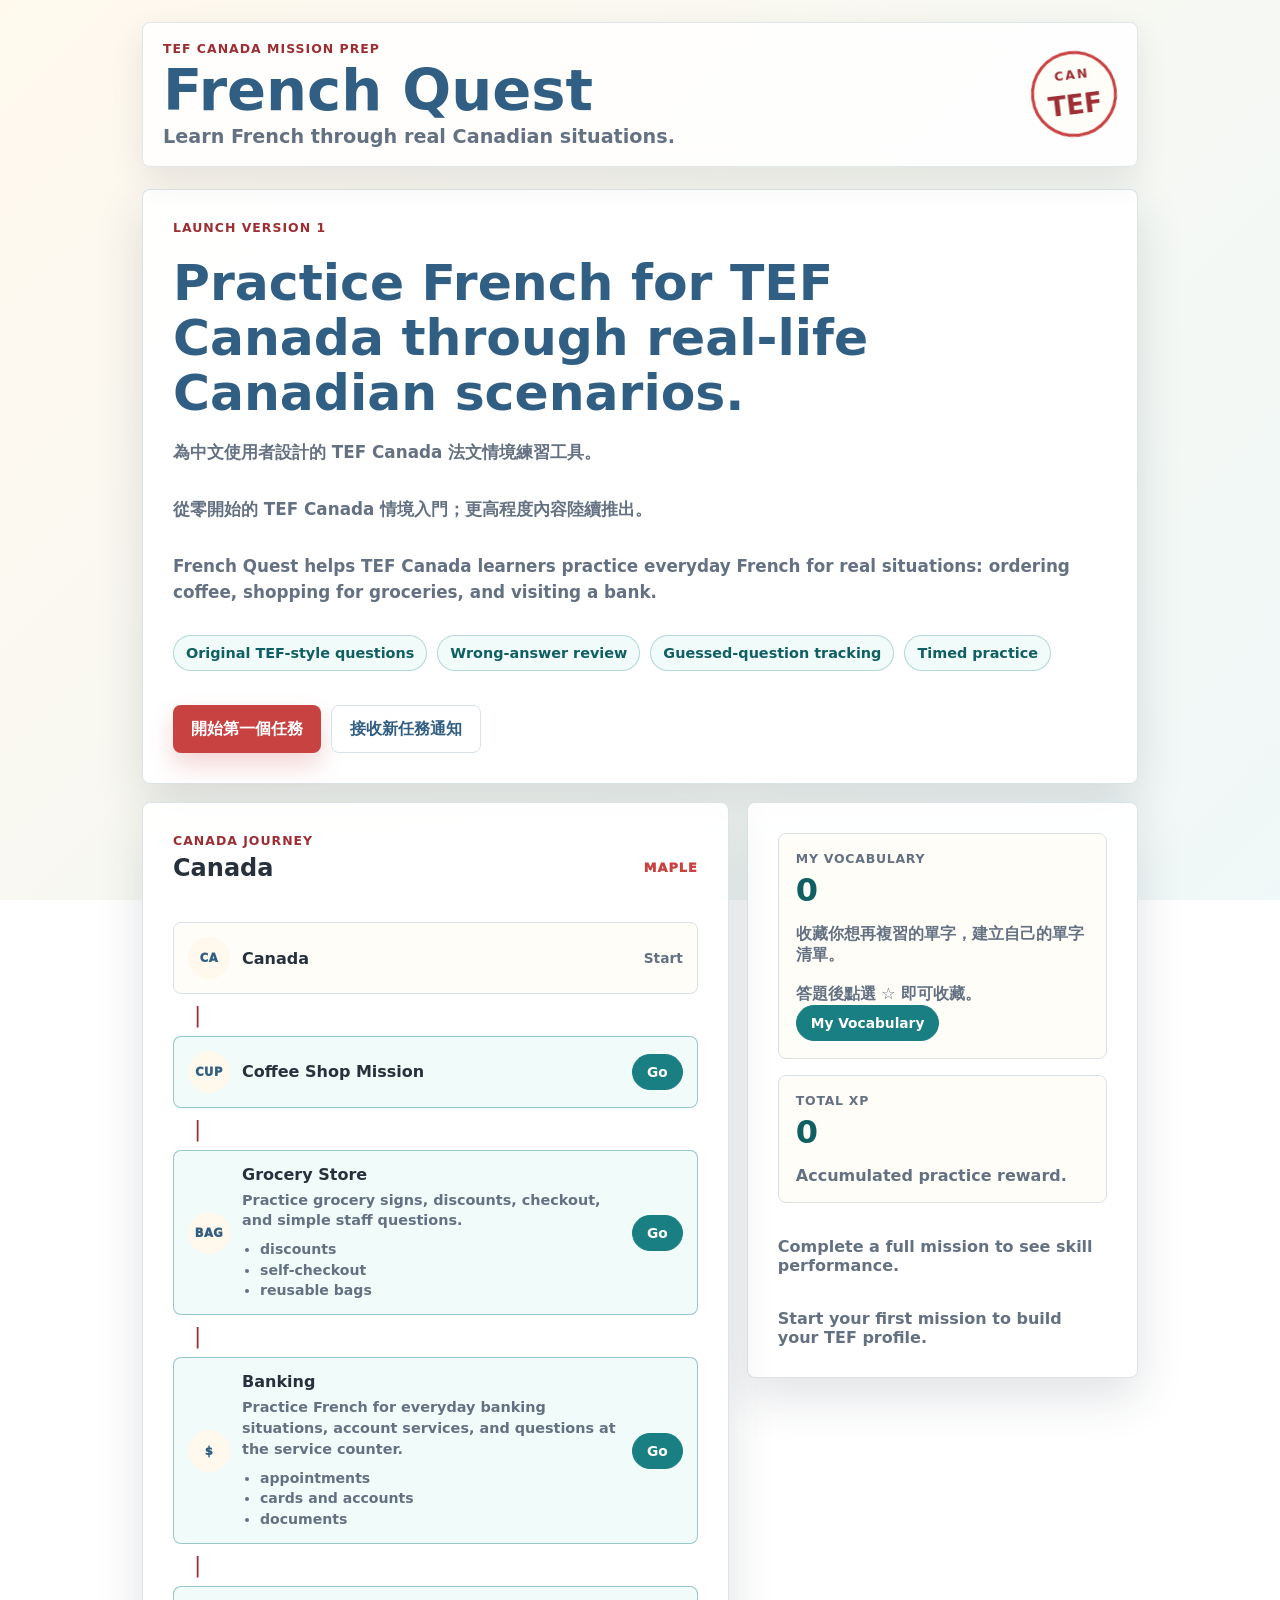
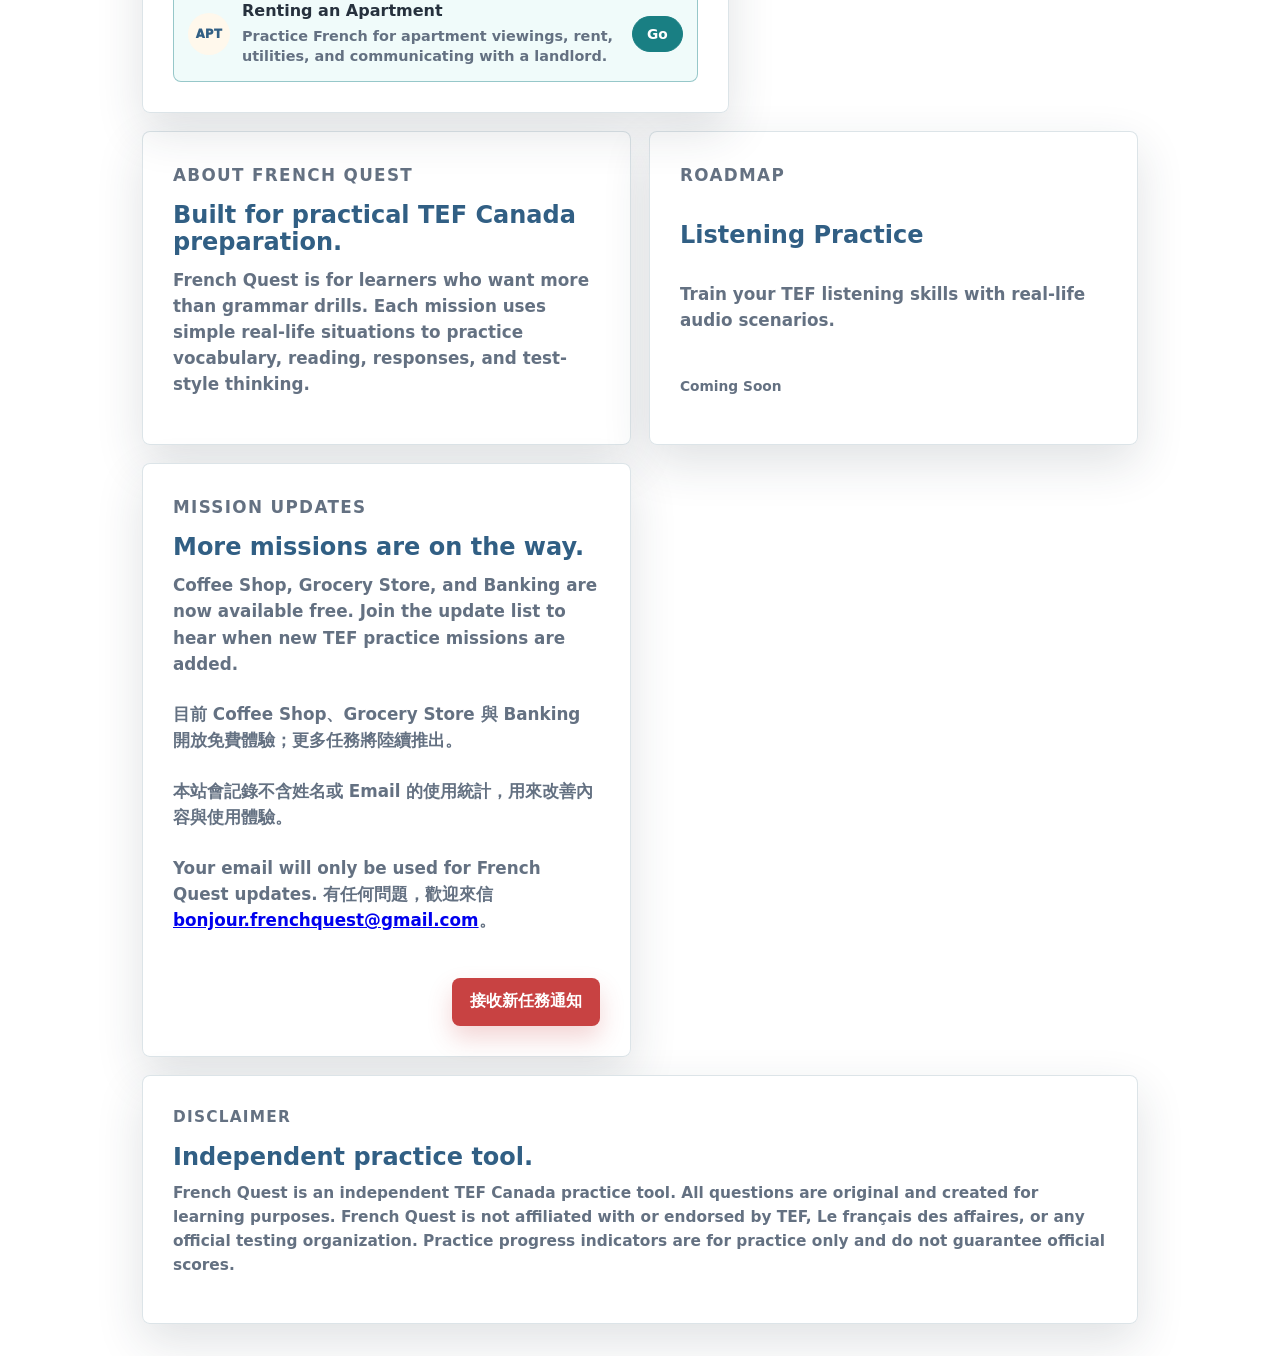
==== commit c1081023: "Release Renting Apartment mission" ====
--- a/index.html
+++ b/index.html
@@ -29,9 +29,10 @@
       environment: "production",
       reviewMode: false,
       disableAnalytics: false,
-      publicMissions: ["coffee_shop", "grocery_store", "banking"],
+      publicMissions: ["coffee_shop", "grocery_store", "banking", "renting_apartment"],
       earlyAccessMissionIds: [],
-      migrateEarlyAccessGroceryProgress: true
+      migrateEarlyAccessGroceryProgress: true,
+      migrateEarlyAccessRentingProgress: true
     };
   </script>
   <script src="script.js"></script>
